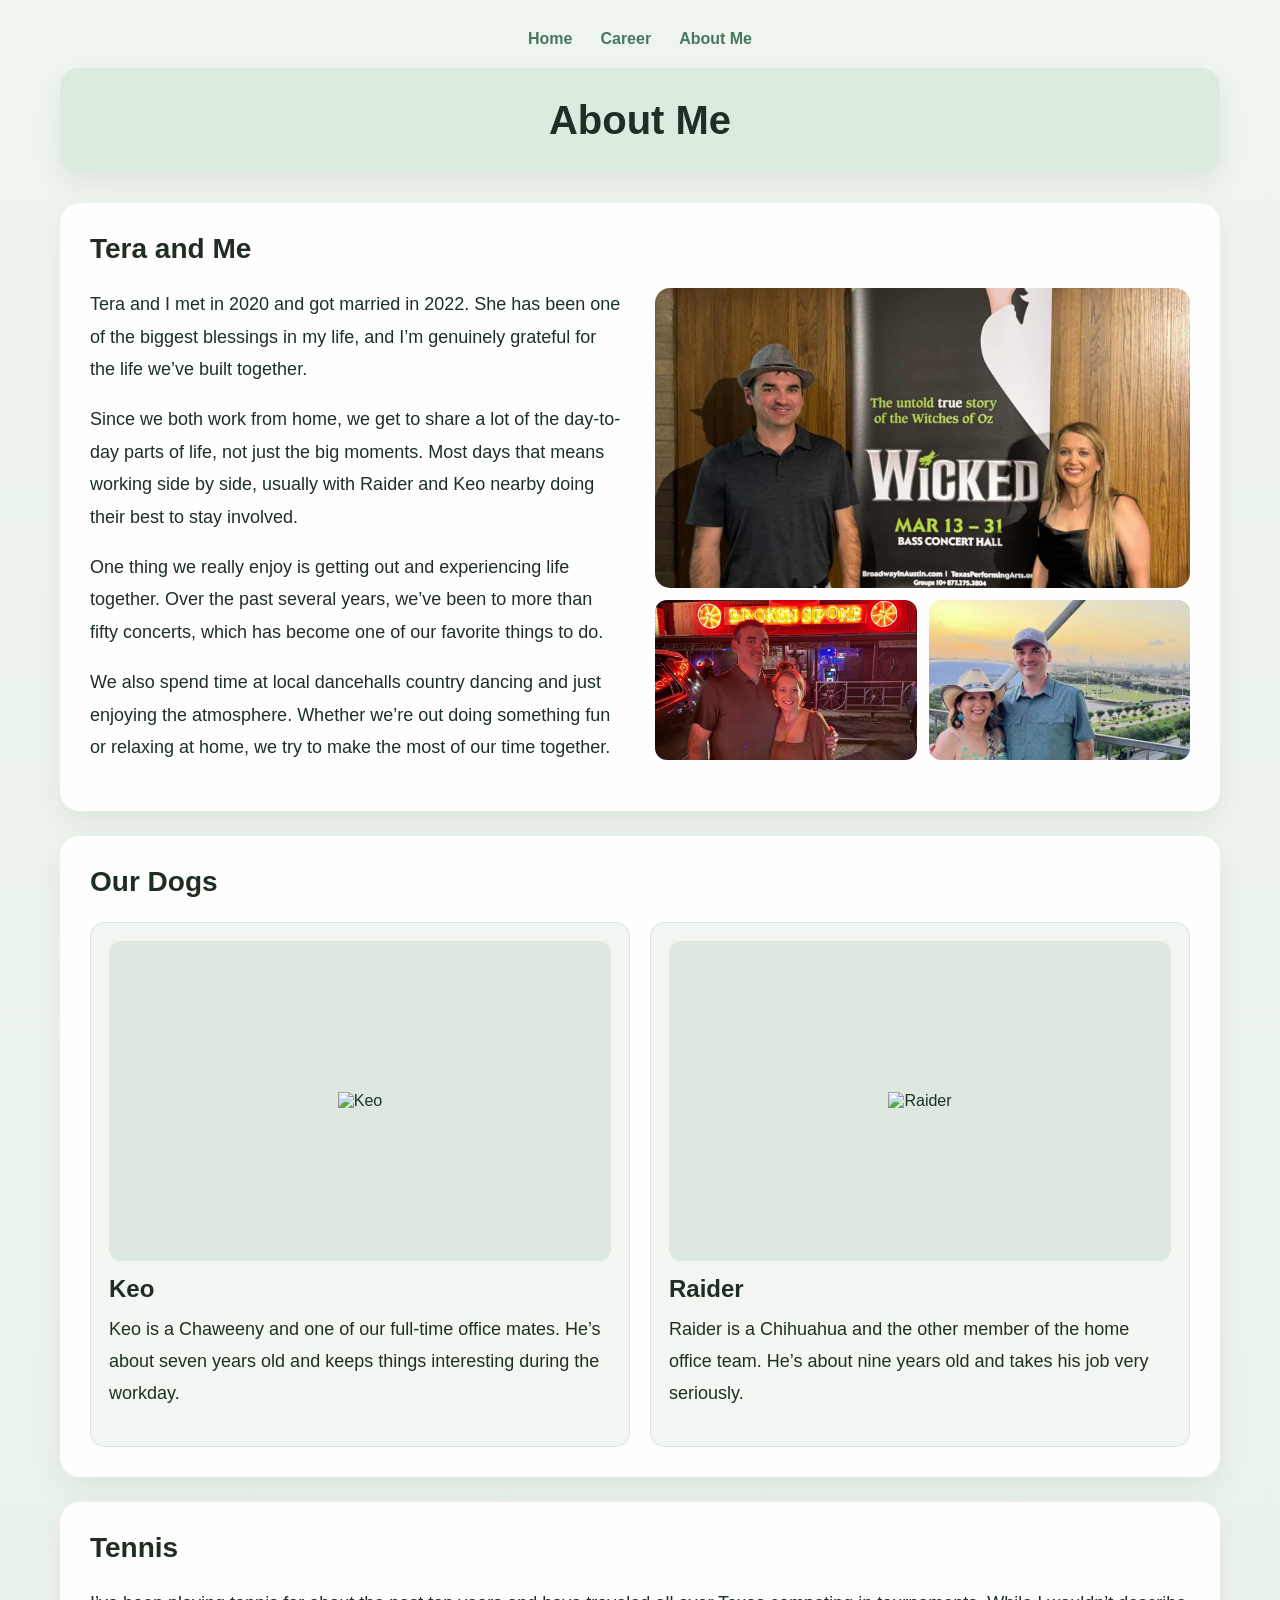
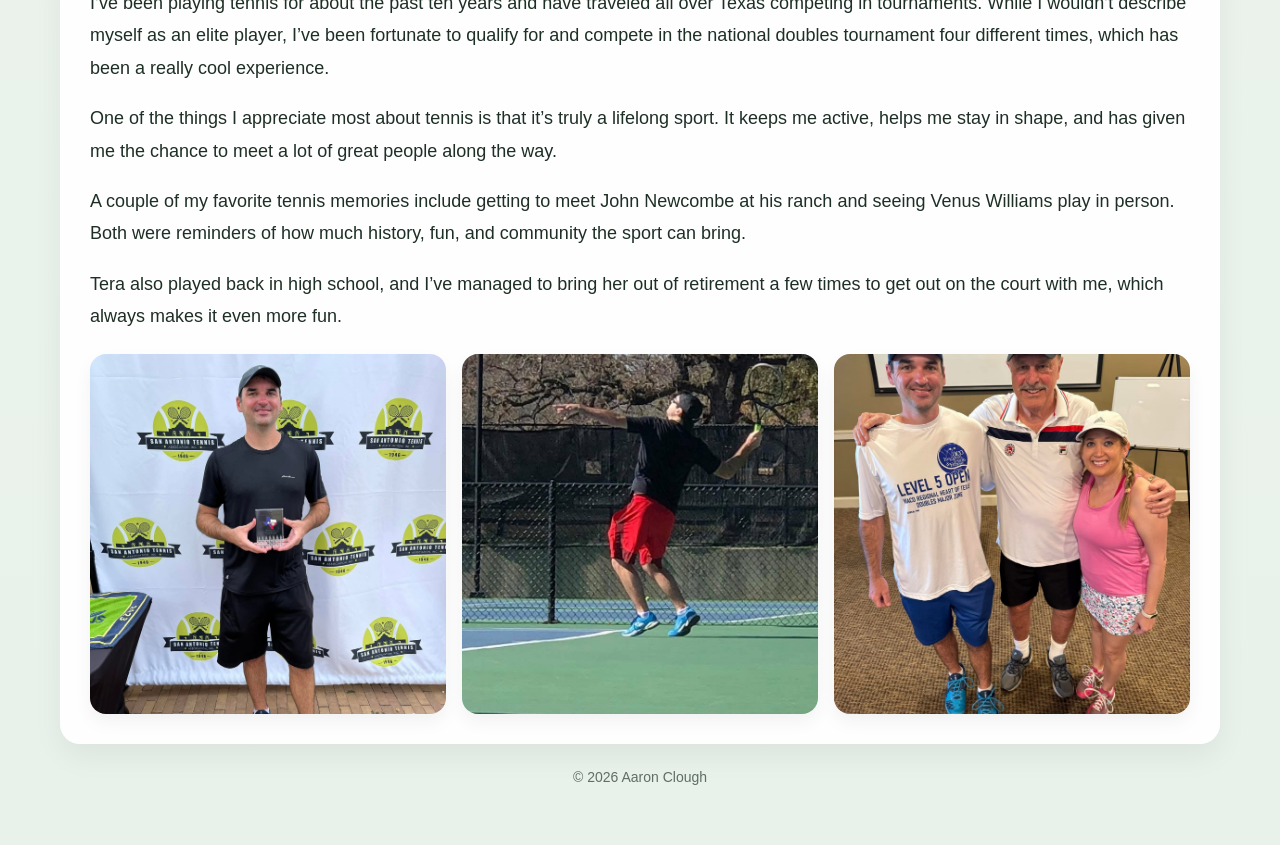
==== about.html @ d764efd7 "new" ====
<!DOCTYPE html>
<html lang="en">
<head>
  <meta charset="UTF-8" />
  <title>About Me | Aaron Clough</title>
  <meta name="viewport" content="width=device-width, initial-scale=1.0" />

  <style>
    * {
      box-sizing: border-box;
    }

    :root {
      --bg: linear-gradient(180deg, #eef5ef 0%, #e8f1ea 100%);
      --panel: rgba(255, 255, 255, 0.94);
      --panel-soft: #f2f7f3;
      --hero: #dcebdd;
      --text: #1e2f25;
      --muted: #5f6f63;
      --accent: #4a765b;
      --accent-dark: #335340;
      --line: rgba(60, 90, 69, 0.12);
      --shadow: 0 12px 30px rgba(0, 0, 0, 0.06);
      --radius: 20px;
    }

    body {
      margin: 0;
      font-family: "Segoe UI", Tahoma, sans-serif;
      background: var(--bg);
      color: var(--text);
    }

    a {
      text-decoration: none;
      color: inherit;
    }

    .page {
      max-width: 1200px;
      margin: auto;
      padding: 30px 20px 60px;
    }

    .top-nav {
      display: flex;
      justify-content: center;
      gap: 28px;
      margin-bottom: 20px;
      font-weight: 600;
      flex-wrap: wrap;
    }

    .top-nav a {
      color: var(--accent);
      transition: 0.2s ease;
    }

    .top-nav a:hover {
      color: var(--accent-dark);
    }

    .hero {
      text-align: center;
      background: var(--hero);
      padding: 30px;
      border-radius: var(--radius);
      margin-bottom: 30px;
      box-shadow: var(--shadow);
    }

    .hero h1 {
      margin: 0;
      font-size: 40px;
    }

    .section {
      background: var(--panel);
      border-radius: var(--radius);
      padding: 30px;
      margin-bottom: 25px;
      box-shadow: var(--shadow);
    }

    h2 {
      margin-top: 0;
      font-size: 28px;
      color: #1f2d23;
    }

    h3 {
      margin-top: 0;
      margin-bottom: 10px;
      font-size: 24px;
      color: #1f2d23;
    }

    p {
      font-size: 18px;
      line-height: 1.8;
      margin-top: 0;
    }

    .relationship {
      display: grid;
      grid-template-columns: 1fr 1fr;
      gap: 30px;
      align-items: start;
    }

    .gallery {
      display: grid;
      gap: 12px;
    }

    .gallery-main img {
      width: 100%;
      height: 300px;
      object-fit: cover;
      border-radius: 15px;
      display: block;
    }

    .gallery-row {
      display: grid;
      grid-template-columns: 1fr 1fr;
      gap: 12px;
    }

    .gallery-row img {
      width: 100%;
      height: 160px;
      object-fit: cover;
      border-radius: 12px;
      display: block;
    }

    .broken-spoke {
      object-position: 50% 40%;
    }

    .dogs {
      display: grid;
      grid-template-columns: 1fr 1fr;
      gap: 20px;
    }

    .dog-card {
      background: var(--panel-soft);
      padding: 18px;
      border-radius: 15px;
      border: 1px solid var(--line);
    }

    .dog-img {
      display: flex;
      justify-content: center;
      align-items: center;
      background: #dde8de;
      border-radius: 12px;
      padding: 10px;
      min-height: 320px;
      margin-bottom: 14px;
    }

    .dog-img img {
      max-height: 300px;
      max-width: 100%;
      width: auto;
      height: auto;
      object-fit: contain;
      display: block;
    }

    .tennis-text {
      margin-bottom: 22px;
    }

    .tennis-gallery {
      display: grid;
      grid-template-columns: repeat(3, 1fr);
      gap: 16px;
      align-items: stretch;
    }

    .tennis-gallery img {
      width: 100%;
      height: 360px;
      object-fit: cover;
      object-position: center;
      border-radius: 16px;
      display: block;
      box-shadow: 0 8px 18px rgba(0, 0, 0, 0.05);
    }

    .tennis-main-photo {
      object-position: top center;
    }

    .serve-photo {
      object-position: center;
    }

    .newks-photo {
      object-position: 50% 5%;
    }

    footer {
      text-align: center;
      font-size: 14px;
      color: var(--muted);
      margin-top: 10px;
    }

    @media (max-width: 900px) {
      .relationship,
      .dogs,
      .tennis-gallery {
        grid-template-columns: 1fr;
      }

      .tennis-gallery img {
        height: auto;
        max-height: none;
      }
    }

    @media (max-width: 600px) {
      .page {
        padding: 20px 14px 40px;
      }

      .hero {
        padding: 24px;
      }

      .hero h1 {
        font-size: 32px;
      }

      .section {
        padding: 22px;
      }

      p {
        font-size: 17px;
      }

      .gallery-row {
        grid-template-columns: 1fr;
      }

      .gallery-main img,
      .gallery-row img {
        height: auto;
      }

      .dog-img {
        min-height: 240px;
      }
    }
  </style>
</head>

<body>
<div class="page">

  <div class="top-nav">
    <a href="index.html">Home</a>
    <a href="career.html">Career</a>
    <a href="about.html">About Me</a>
  </div>

  <div class="hero">
    <h1>About Me</h1>
  </div>

  <div class="section">
    <h2>Tera and Me</h2>

    <div class="relationship">
      <div>
        <p>
          Tera and I met in 2020 and got married in 2022. She has been one of the biggest blessings in my life, and I’m genuinely grateful for the life we’ve built together.
        </p>

        <p>
          Since we both work from home, we get to share a lot of the day-to-day parts of life, not just the big moments. Most days that means working side by side, usually with Raider and Keo nearby doing their best to stay involved.
        </p>

        <p>
          One thing we really enjoy is getting out and experiencing life together. Over the past several years, we’ve been to more than fifty concerts, which has become one of our favorite things to do.
        </p>

        <p>
          We also spend time at local dancehalls country dancing and just enjoying the atmosphere. Whether we’re out doing something fun or relaxing at home, we try to make the most of our time together.
        </p>
      </div>

      <div class="gallery">
        <div class="gallery-main">
          <img src="assets/images/Wicked.jpg" alt="Aaron and Tera at Wicked">
        </div>
        <div class="gallery-row">
          <img class="broken-spoke" src="assets/images/brokenspoke.jpeg" alt="Aaron and Tera at Broken Spoke">
          <img src="assets/images/houston.png" alt="Aaron and Tera in Houston">
        </div>
      </div>
    </div>
  </div>

  <div class="section">
    <h2>Our Dogs</h2>

    <div class="dogs">
      <div class="dog-card">
        <div class="dog-img">
          <img src="assets/images/keo.png" alt="Keo">
        </div>
        <h3>Keo</h3>
        <p>
          Keo is a Chaweeny and one of our full-time office mates. He’s about seven years old and keeps things interesting during the workday.
        </p>
      </div>

      <div class="dog-card">
        <div class="dog-img">
          <img src="assets/images/raider.png" alt="Raider">
        </div>
        <h3>Raider</h3>
        <p>
          Raider is a Chihuahua and the other member of the home office team. He’s about nine years old and takes his job very seriously.
        </p>
      </div>
    </div>
  </div>

  <div class="section">
    <h2>Tennis</h2>

    <div class="tennis-text">
      <p>
        I’ve been playing tennis for about the past ten years and have traveled all over Texas competing in tournaments. While I wouldn’t describe myself as an elite player, I’ve been fortunate to qualify for and compete in the national doubles tournament four different times, which has been a really cool experience.
      </p>

      <p>
        One of the things I appreciate most about tennis is that it’s truly a lifelong sport. It keeps me active, helps me stay in shape, and has given me the chance to meet a lot of great people along the way.
      </p>

      <p>
        A couple of my favorite tennis memories include getting to meet John Newcombe at his ranch and seeing Venus Williams play in person. Both were reminders of how much history, fun, and community the sport can bring.
      </p>

      <p>
        Tera also played back in high school, and I’ve managed to bring her out of retirement a few times to get out on the court with me, which always makes it even more fun.
      </p>
    </div>

    <div class="tennis-gallery">
      <img class="tennis-main-photo" src="assets/images/tennis.jpeg" alt="Aaron playing tennis">
      <img class="serve-photo" src="assets/images/serve.jpeg" alt="Aaron serving in tennis">
      <img class="newks-photo" src="assets/images/newks.jpeg" alt="Aaron at John Newcombe tennis ranch">
    </div>
  </div>

  <footer>
    © 2026 Aaron Clough
  </footer>

</div>
</body>
</html>
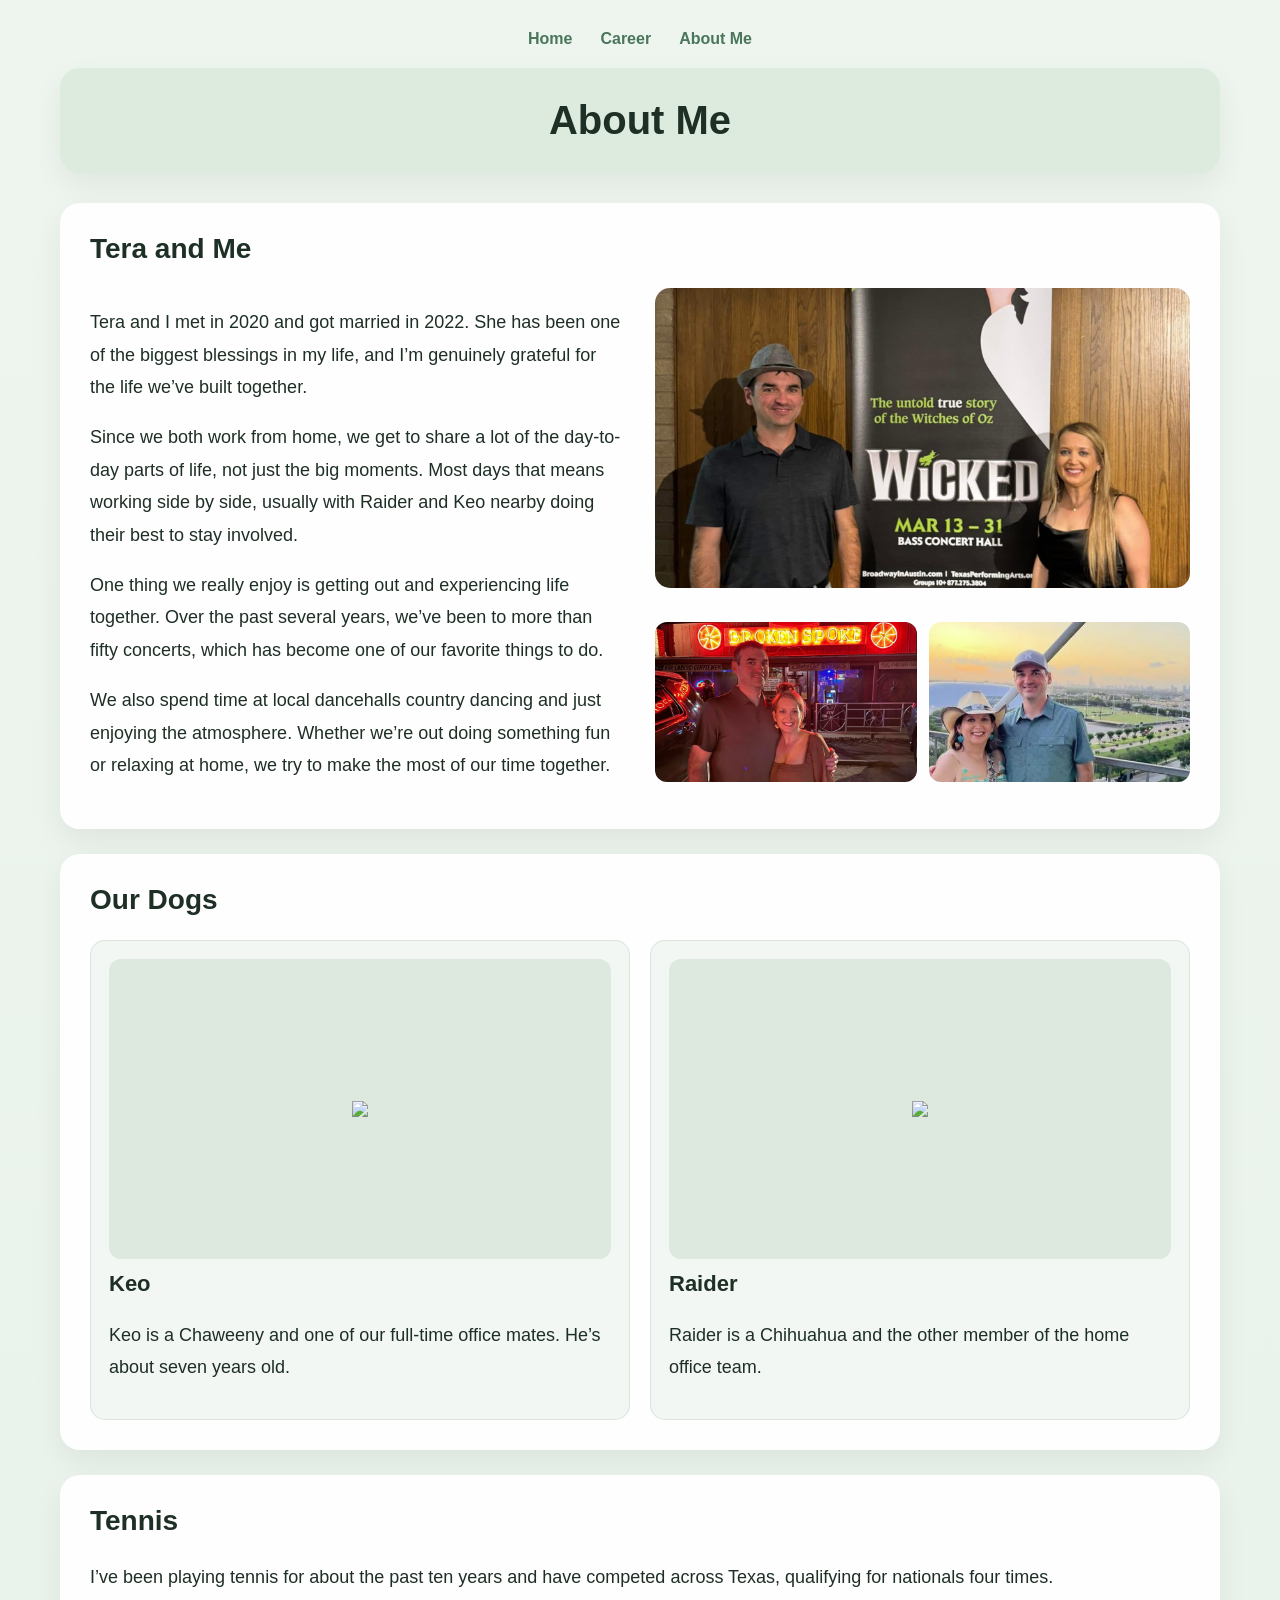
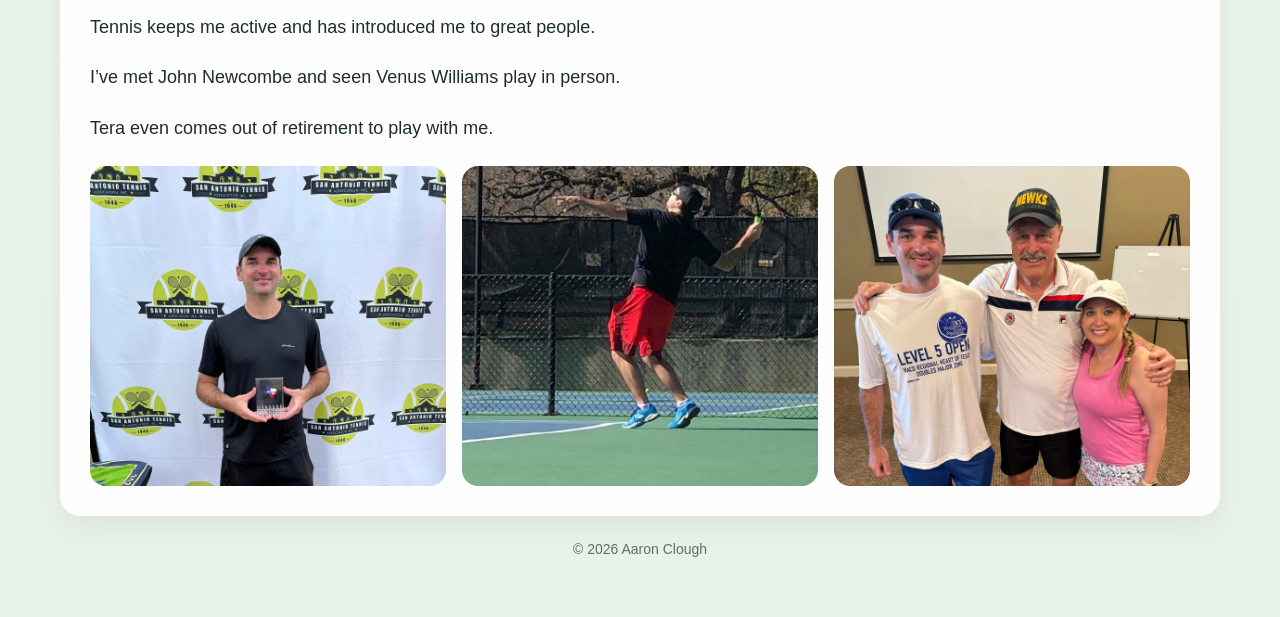
==== commit 0b23ff51: "test" ====
--- a/about.html
+++ b/about.html
@@ -6,9 +6,7 @@
   <meta name="viewport" content="width=device-width, initial-scale=1.0" />
 
   <style>
-    * {
-      box-sizing: border-box;
-    }
+    * { box-sizing: border-box; }
 
     :root {
       --bg: linear-gradient(180deg, #eef5ef 0%, #e8f1ea 100%);
@@ -31,11 +29,6 @@
       color: var(--text);
     }
 
-    a {
-      text-decoration: none;
-      color: inherit;
-    }
-
     .page {
       max-width: 1200px;
       margin: auto;
@@ -53,11 +46,7 @@
 
     .top-nav a {
       color: var(--accent);
-      transition: 0.2s ease;
-    }
-
-    .top-nav a:hover {
-      color: var(--accent-dark);
+      text-decoration: none;
     }
 
     .hero {
@@ -85,27 +74,23 @@
     h2 {
       margin-top: 0;
       font-size: 28px;
-      color: #1f2d23;
     }
 
     h3 {
       margin-top: 0;
-      margin-bottom: 10px;
-      font-size: 24px;
-      color: #1f2d23;
+      font-size: 22px;
     }
 
     p {
       font-size: 18px;
       line-height: 1.8;
-      margin-top: 0;
-    }
-
+    }
+
+    /* Relationship */
     .relationship {
       display: grid;
       grid-template-columns: 1fr 1fr;
       gap: 30px;
-      align-items: start;
     }
 
     .gallery {
@@ -118,7 +103,6 @@
       height: 300px;
       object-fit: cover;
       border-radius: 15px;
-      display: block;
     }
 
     .gallery-row {
@@ -132,13 +116,13 @@
       height: 160px;
       object-fit: cover;
       border-radius: 12px;
-      display: block;
     }
 
     .broken-spoke {
       object-position: 50% 40%;
     }
 
+    /* Dogs */
     .dogs {
       display: grid;
       grid-template-columns: 1fr 1fr;
@@ -159,19 +143,16 @@
       background: #dde8de;
       border-radius: 12px;
       padding: 10px;
-      min-height: 320px;
-      margin-bottom: 14px;
+      min-height: 300px;
+      margin-bottom: 12px;
     }
 
     .dog-img img {
-      max-height: 300px;
-      max-width: 100%;
+      max-height: 280px;
       width: auto;
-      height: auto;
-      object-fit: contain;
-      display: block;
-    }
-
+    }
+
+    /* TENNIS (FINAL FIX) */
     .tennis-text {
       margin-bottom: 22px;
     }
@@ -180,17 +161,14 @@
       display: grid;
       grid-template-columns: repeat(3, 1fr);
       gap: 16px;
-      align-items: stretch;
     }
 
     .tennis-gallery img {
       width: 100%;
-      height: 360px;
+      height: 320px; /* slightly shorter = less cropping */
       object-fit: cover;
-      object-position: center;
       border-radius: 16px;
       display: block;
-      box-shadow: 0 8px 18px rgba(0, 0, 0, 0.05);
     }
 
     .tennis-main-photo {
@@ -201,8 +179,9 @@
       object-position: center;
     }
 
+    /* 🔥 THIS IS THE KEY FIX */
     .newks-photo {
-      object-position: 50% 5%;
+      object-position: top center;
     }
 
     footer {
@@ -218,47 +197,8 @@
       .tennis-gallery {
         grid-template-columns: 1fr;
       }
-
-      .tennis-gallery img {
-        height: auto;
-        max-height: none;
-      }
-    }
-
-    @media (max-width: 600px) {
-      .page {
-        padding: 20px 14px 40px;
-      }
-
-      .hero {
-        padding: 24px;
-      }
-
-      .hero h1 {
-        font-size: 32px;
-      }
-
-      .section {
-        padding: 22px;
-      }
-
-      p {
-        font-size: 17px;
-      }
-
-      .gallery-row {
-        grid-template-columns: 1fr;
-      }
-
-      .gallery-main img,
-      .gallery-row img {
-        height: auto;
-      }
-
-      .dog-img {
-        min-height: 240px;
-      }
-    }
+    }
+
   </style>
 </head>
 
@@ -275,6 +215,7 @@
     <h1>About Me</h1>
   </div>
 
+  <!-- TERA -->
   <div class="section">
     <h2>Tera and Me</h2>
 
@@ -299,67 +240,54 @@
 
       <div class="gallery">
         <div class="gallery-main">
-          <img src="assets/images/Wicked.jpg" alt="Aaron and Tera at Wicked">
+          <img src="assets/images/Wicked.jpg">
         </div>
         <div class="gallery-row">
-          <img class="broken-spoke" src="assets/images/brokenspoke.jpeg" alt="Aaron and Tera at Broken Spoke">
-          <img src="assets/images/houston.png" alt="Aaron and Tera in Houston">
+          <img class="broken-spoke" src="assets/images/brokenspoke.jpeg">
+          <img src="assets/images/houston.png">
         </div>
       </div>
     </div>
   </div>
 
+  <!-- DOGS -->
   <div class="section">
     <h2>Our Dogs</h2>
 
     <div class="dogs">
       <div class="dog-card">
         <div class="dog-img">
-          <img src="assets/images/keo.png" alt="Keo">
+          <img src="assets/images/keo.png">
         </div>
         <h3>Keo</h3>
-        <p>
-          Keo is a Chaweeny and one of our full-time office mates. He’s about seven years old and keeps things interesting during the workday.
-        </p>
+        <p>Keo is a Chaweeny and one of our full-time office mates. He’s about seven years old.</p>
       </div>
 
       <div class="dog-card">
         <div class="dog-img">
-          <img src="assets/images/raider.png" alt="Raider">
+          <img src="assets/images/raider.png">
         </div>
         <h3>Raider</h3>
-        <p>
-          Raider is a Chihuahua and the other member of the home office team. He’s about nine years old and takes his job very seriously.
-        </p>
+        <p>Raider is a Chihuahua and the other member of the home office team.</p>
       </div>
     </div>
   </div>
 
+  <!-- TENNIS -->
   <div class="section">
     <h2>Tennis</h2>
 
     <div class="tennis-text">
-      <p>
-        I’ve been playing tennis for about the past ten years and have traveled all over Texas competing in tournaments. While I wouldn’t describe myself as an elite player, I’ve been fortunate to qualify for and compete in the national doubles tournament four different times, which has been a really cool experience.
-      </p>
-
-      <p>
-        One of the things I appreciate most about tennis is that it’s truly a lifelong sport. It keeps me active, helps me stay in shape, and has given me the chance to meet a lot of great people along the way.
-      </p>
-
-      <p>
-        A couple of my favorite tennis memories include getting to meet John Newcombe at his ranch and seeing Venus Williams play in person. Both were reminders of how much history, fun, and community the sport can bring.
-      </p>
-
-      <p>
-        Tera also played back in high school, and I’ve managed to bring her out of retirement a few times to get out on the court with me, which always makes it even more fun.
-      </p>
+      <p>I’ve been playing tennis for about the past ten years and have competed across Texas, qualifying for nationals four times.</p>
+      <p>Tennis keeps me active and has introduced me to great people.</p>
+      <p>I’ve met John Newcombe and seen Venus Williams play in person.</p>
+      <p>Tera even comes out of retirement to play with me.</p>
     </div>
 
     <div class="tennis-gallery">
-      <img class="tennis-main-photo" src="assets/images/tennis.jpeg" alt="Aaron playing tennis">
-      <img class="serve-photo" src="assets/images/serve.jpeg" alt="Aaron serving in tennis">
-      <img class="newks-photo" src="assets/images/newks.jpeg" alt="Aaron at John Newcombe tennis ranch">
+      <img class="tennis-main-photo" src="assets/images/tennis.jpeg">
+      <img class="serve-photo" src="assets/images/serve.jpeg">
+      <img class="newks-photo" src="assets/images/newks.jpeg">
     </div>
   </div>
 
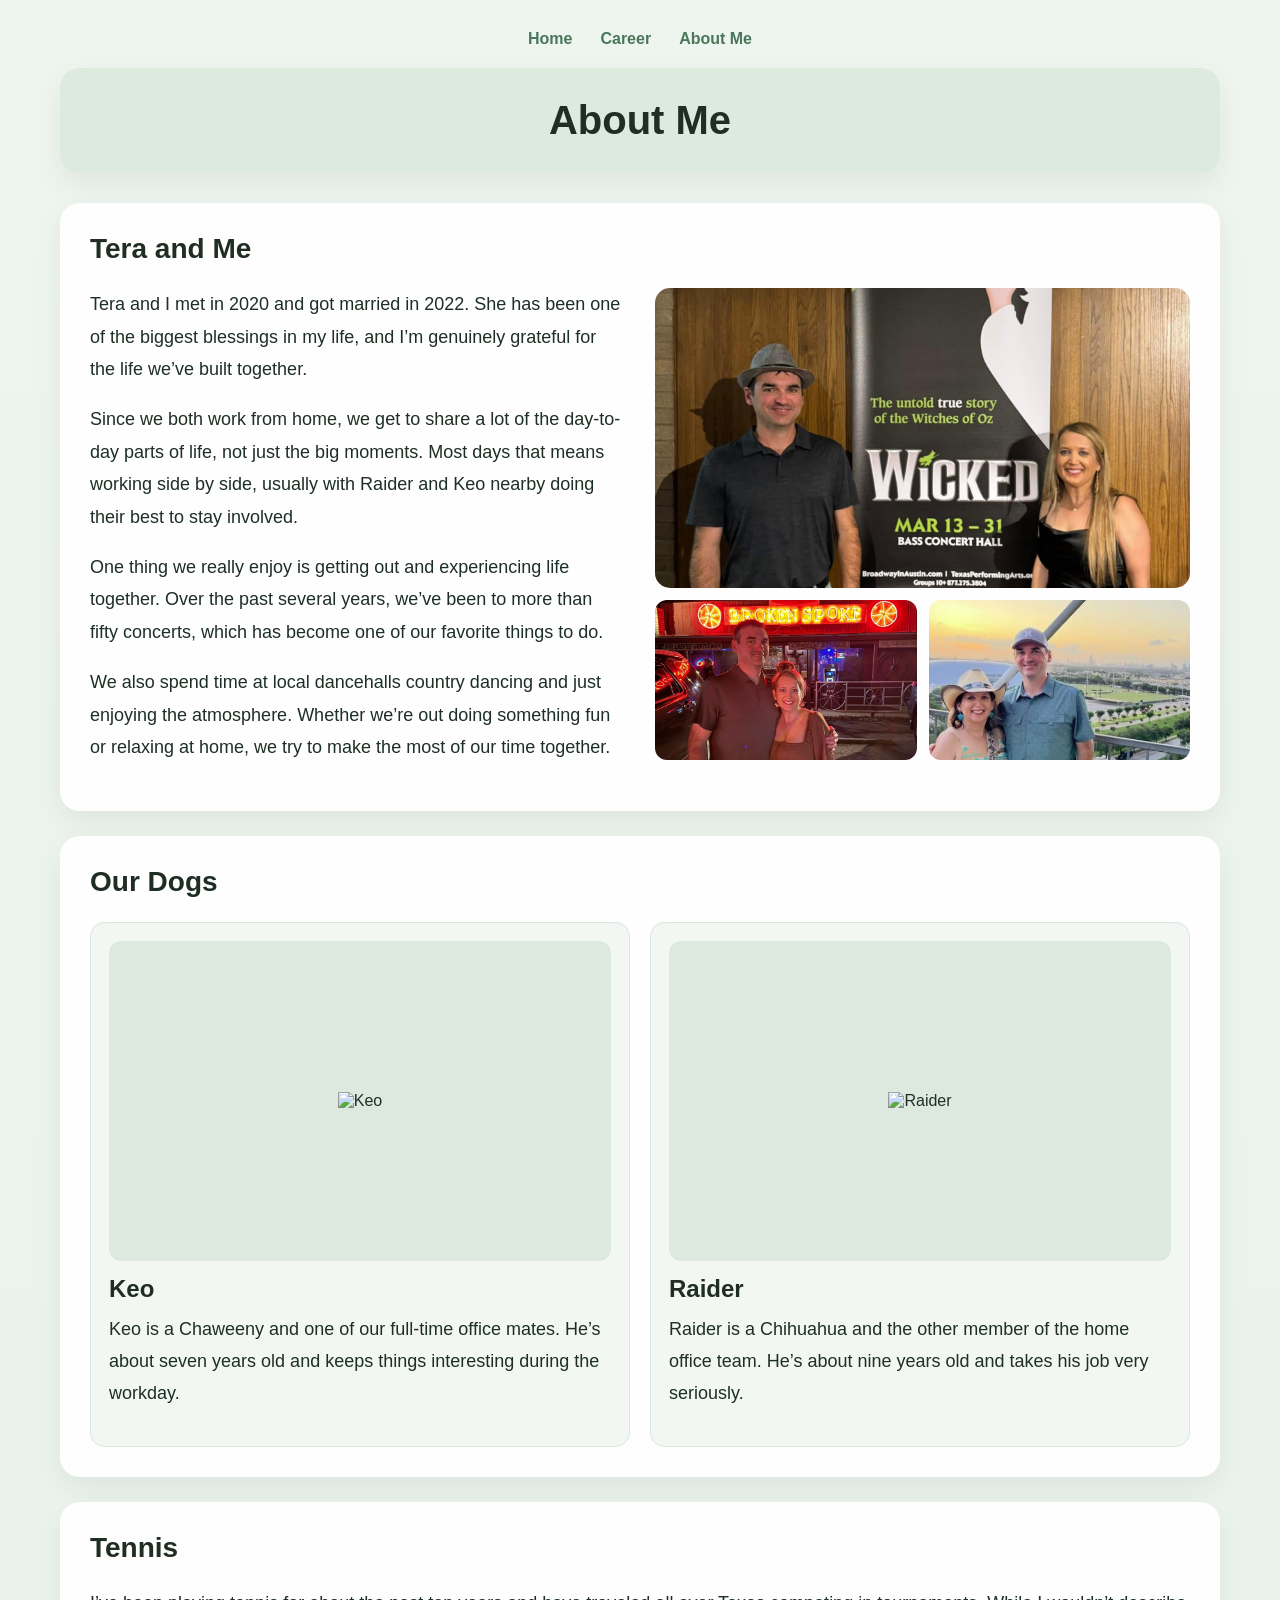
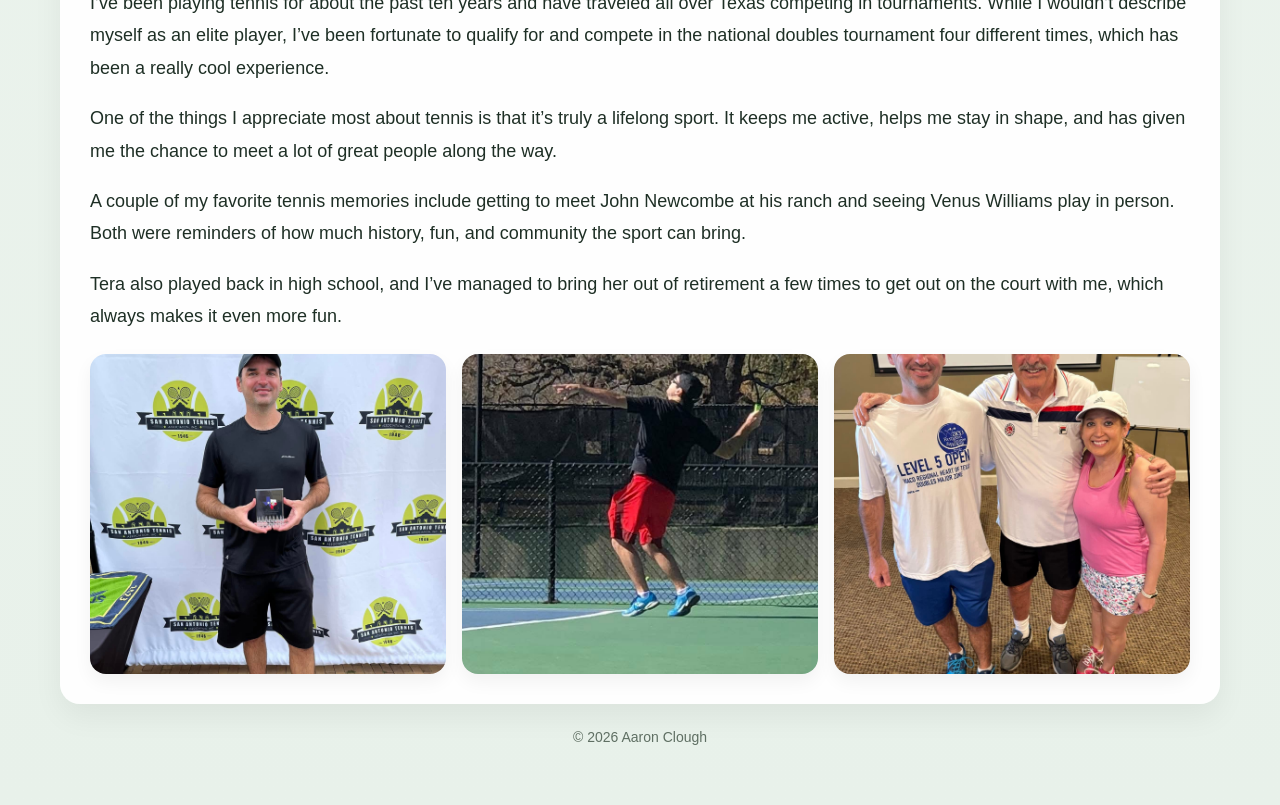
==== commit 9b341649: "change" ====
--- a/about.html
+++ b/about.html
@@ -6,7 +6,9 @@
   <meta name="viewport" content="width=device-width, initial-scale=1.0" />
 
   <style>
-    * { box-sizing: border-box; }
+    * {
+      box-sizing: border-box;
+    }
 
     :root {
       --bg: linear-gradient(180deg, #eef5ef 0%, #e8f1ea 100%);
@@ -29,6 +31,11 @@
       color: var(--text);
     }
 
+    a {
+      text-decoration: none;
+      color: inherit;
+    }
+
     .page {
       max-width: 1200px;
       margin: auto;
@@ -46,7 +53,11 @@
 
     .top-nav a {
       color: var(--accent);
-      text-decoration: none;
+      transition: 0.2s ease;
+    }
+
+    .top-nav a:hover {
+      color: var(--accent-dark);
     }
 
     .hero {
@@ -74,23 +85,27 @@
     h2 {
       margin-top: 0;
       font-size: 28px;
+      color: #1f2d23;
     }
 
     h3 {
       margin-top: 0;
-      font-size: 22px;
+      margin-bottom: 10px;
+      font-size: 24px;
+      color: #1f2d23;
     }
 
     p {
       font-size: 18px;
       line-height: 1.8;
-    }
-
-    /* Relationship */
+      margin-top: 0;
+    }
+
     .relationship {
       display: grid;
       grid-template-columns: 1fr 1fr;
       gap: 30px;
+      align-items: start;
     }
 
     .gallery {
@@ -103,6 +118,7 @@
       height: 300px;
       object-fit: cover;
       border-radius: 15px;
+      display: block;
     }
 
     .gallery-row {
@@ -116,13 +132,13 @@
       height: 160px;
       object-fit: cover;
       border-radius: 12px;
+      display: block;
     }
 
     .broken-spoke {
       object-position: 50% 40%;
     }
 
-    /* Dogs */
     .dogs {
       display: grid;
       grid-template-columns: 1fr 1fr;
@@ -143,16 +159,19 @@
       background: #dde8de;
       border-radius: 12px;
       padding: 10px;
-      min-height: 300px;
-      margin-bottom: 12px;
+      min-height: 320px;
+      margin-bottom: 14px;
     }
 
     .dog-img img {
-      max-height: 280px;
+      max-height: 300px;
+      max-width: 100%;
       width: auto;
-    }
-
-    /* TENNIS (FINAL FIX) */
+      height: auto;
+      object-fit: contain;
+      display: block;
+    }
+
     .tennis-text {
       margin-bottom: 22px;
     }
@@ -161,14 +180,17 @@
       display: grid;
       grid-template-columns: repeat(3, 1fr);
       gap: 16px;
+      align-items: stretch;
     }
 
     .tennis-gallery img {
       width: 100%;
-      height: 320px; /* slightly shorter = less cropping */
+      height: 320px;
       object-fit: cover;
+      object-position: center;
       border-radius: 16px;
       display: block;
+      box-shadow: 0 8px 18px rgba(0, 0, 0, 0.05);
     }
 
     .tennis-main-photo {
@@ -179,7 +201,6 @@
       object-position: center;
     }
 
-    /* 🔥 THIS IS THE KEY FIX */
     .newks-photo {
       object-position: top center;
     }
@@ -197,8 +218,47 @@
       .tennis-gallery {
         grid-template-columns: 1fr;
       }
-    }
-
+
+      .tennis-gallery img {
+        height: auto;
+        max-height: none;
+      }
+    }
+
+    @media (max-width: 600px) {
+      .page {
+        padding: 20px 14px 40px;
+      }
+
+      .hero {
+        padding: 24px;
+      }
+
+      .hero h1 {
+        font-size: 32px;
+      }
+
+      .section {
+        padding: 22px;
+      }
+
+      p {
+        font-size: 17px;
+      }
+
+      .gallery-row {
+        grid-template-columns: 1fr;
+      }
+
+      .gallery-main img,
+      .gallery-row img {
+        height: auto;
+      }
+
+      .dog-img {
+        min-height: 240px;
+      }
+    }
   </style>
 </head>
 
@@ -215,7 +275,6 @@
     <h1>About Me</h1>
   </div>
 
-  <!-- TERA -->
   <div class="section">
     <h2>Tera and Me</h2>
 
@@ -240,54 +299,67 @@
 
       <div class="gallery">
         <div class="gallery-main">
-          <img src="assets/images/Wicked.jpg">
+          <img src="assets/images/Wicked.jpg" alt="Aaron and Tera at Wicked">
         </div>
         <div class="gallery-row">
-          <img class="broken-spoke" src="assets/images/brokenspoke.jpeg">
-          <img src="assets/images/houston.png">
+          <img class="broken-spoke" src="assets/images/brokenspoke.jpeg" alt="Aaron and Tera at Broken Spoke">
+          <img src="assets/images/houston.png" alt="Aaron and Tera in Houston">
         </div>
       </div>
     </div>
   </div>
 
-  <!-- DOGS -->
   <div class="section">
     <h2>Our Dogs</h2>
 
     <div class="dogs">
       <div class="dog-card">
         <div class="dog-img">
-          <img src="assets/images/keo.png">
+          <img src="assets/images/keo.png" alt="Keo">
         </div>
         <h3>Keo</h3>
-        <p>Keo is a Chaweeny and one of our full-time office mates. He’s about seven years old.</p>
+        <p>
+          Keo is a Chaweeny and one of our full-time office mates. He’s about seven years old and keeps things interesting during the workday.
+        </p>
       </div>
 
       <div class="dog-card">
         <div class="dog-img">
-          <img src="assets/images/raider.png">
+          <img src="assets/images/raider.png" alt="Raider">
         </div>
         <h3>Raider</h3>
-        <p>Raider is a Chihuahua and the other member of the home office team.</p>
+        <p>
+          Raider is a Chihuahua and the other member of the home office team. He’s about nine years old and takes his job very seriously.
+        </p>
       </div>
     </div>
   </div>
 
-  <!-- TENNIS -->
   <div class="section">
     <h2>Tennis</h2>
 
     <div class="tennis-text">
-      <p>I’ve been playing tennis for about the past ten years and have competed across Texas, qualifying for nationals four times.</p>
-      <p>Tennis keeps me active and has introduced me to great people.</p>
-      <p>I’ve met John Newcombe and seen Venus Williams play in person.</p>
-      <p>Tera even comes out of retirement to play with me.</p>
+      <p>
+        I’ve been playing tennis for about the past ten years and have traveled all over Texas competing in tournaments. While I wouldn’t describe myself as an elite player, I’ve been fortunate to qualify for and compete in the national doubles tournament four different times, which has been a really cool experience.
+      </p>
+
+      <p>
+        One of the things I appreciate most about tennis is that it’s truly a lifelong sport. It keeps me active, helps me stay in shape, and has given me the chance to meet a lot of great people along the way.
+      </p>
+
+      <p>
+        A couple of my favorite tennis memories include getting to meet John Newcombe at his ranch and seeing Venus Williams play in person. Both were reminders of how much history, fun, and community the sport can bring.
+      </p>
+
+      <p>
+        Tera also played back in high school, and I’ve managed to bring her out of retirement a few times to get out on the court with me, which always makes it even more fun.
+      </p>
     </div>
 
     <div class="tennis-gallery">
-      <img class="tennis-main-photo" src="assets/images/tennis.jpeg">
-      <img class="serve-photo" src="assets/images/serve.jpeg">
-      <img class="newks-photo" src="assets/images/newks.jpeg">
+      <img class="tennis-main-photo" src="assets/images/tennis.jpeg" alt="Aaron playing tennis">
+      <img class="serve-photo" src="assets/images/serve.jpeg" alt="Aaron serving in tennis">
+      <img class="newks-photo" src="assets/images/newks.jpeg" alt="Aaron at John Newcombe tennis ranch">
     </div>
   </div>
 
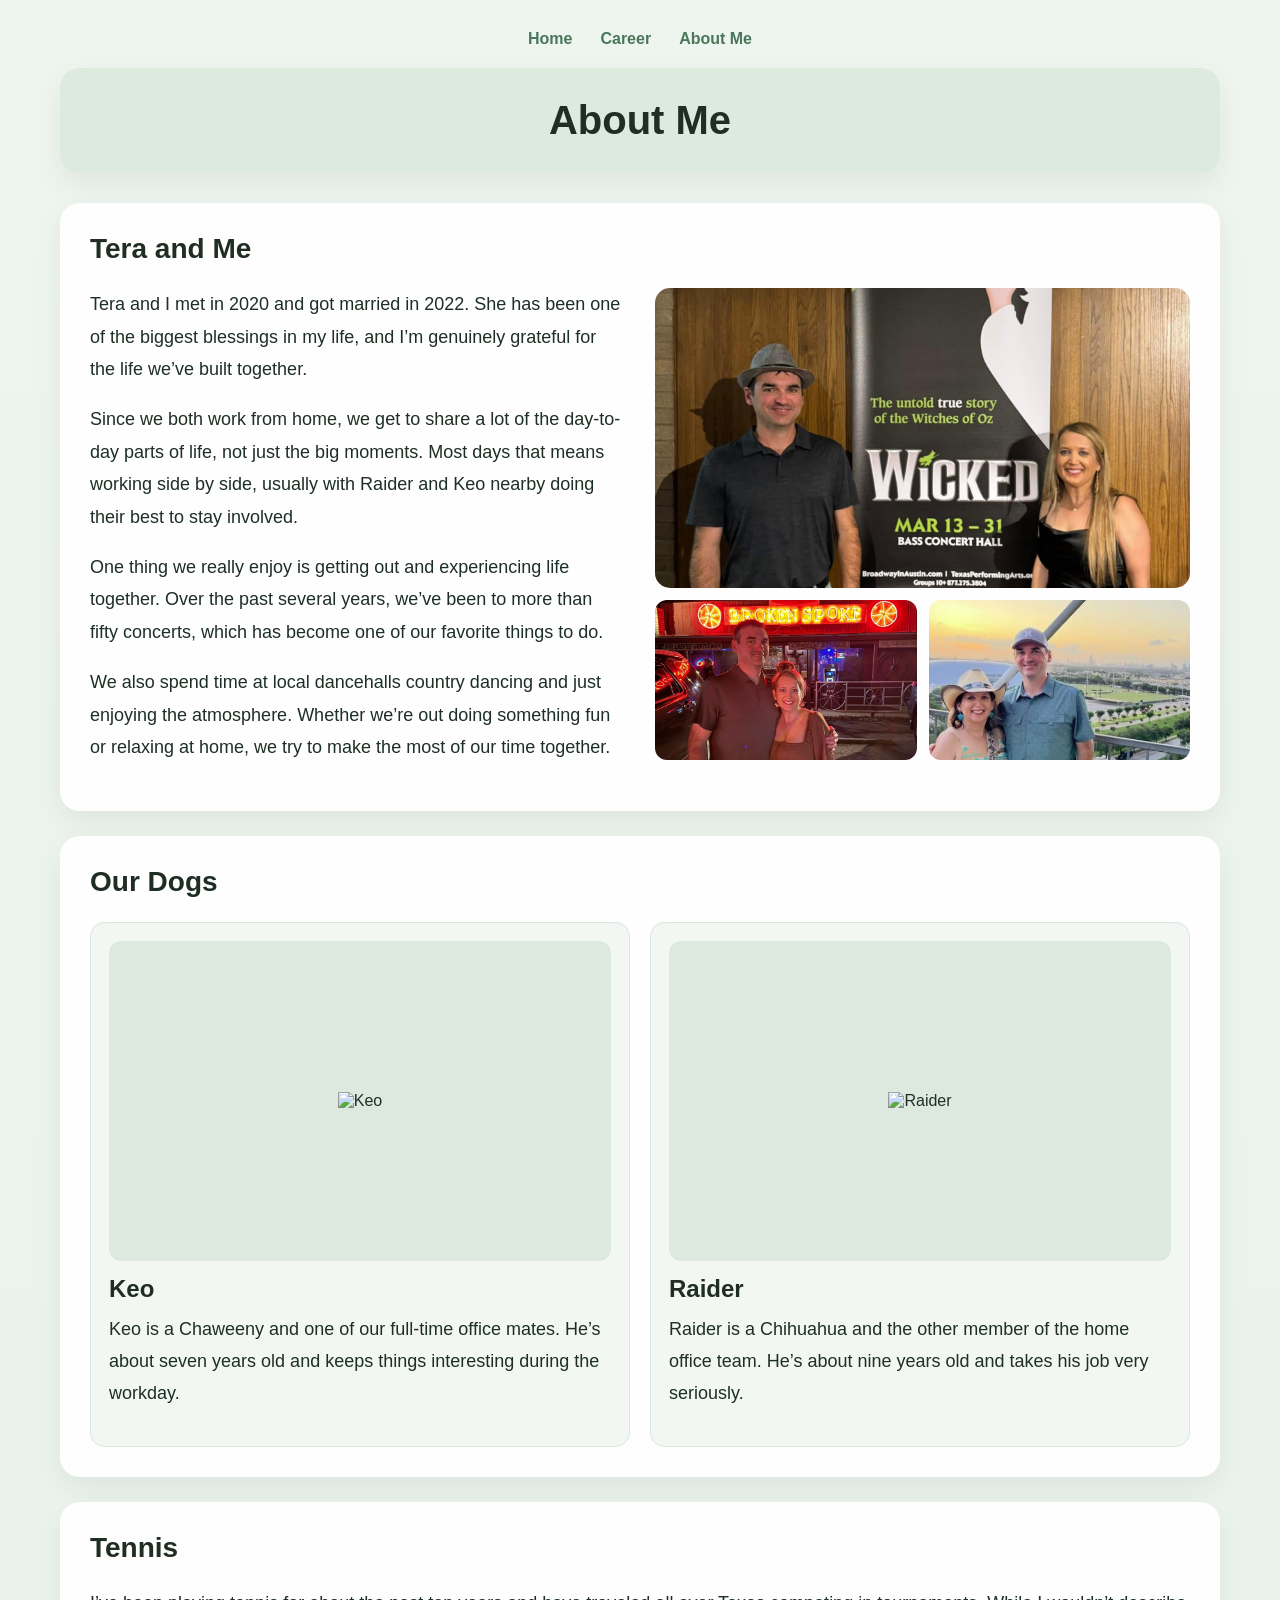
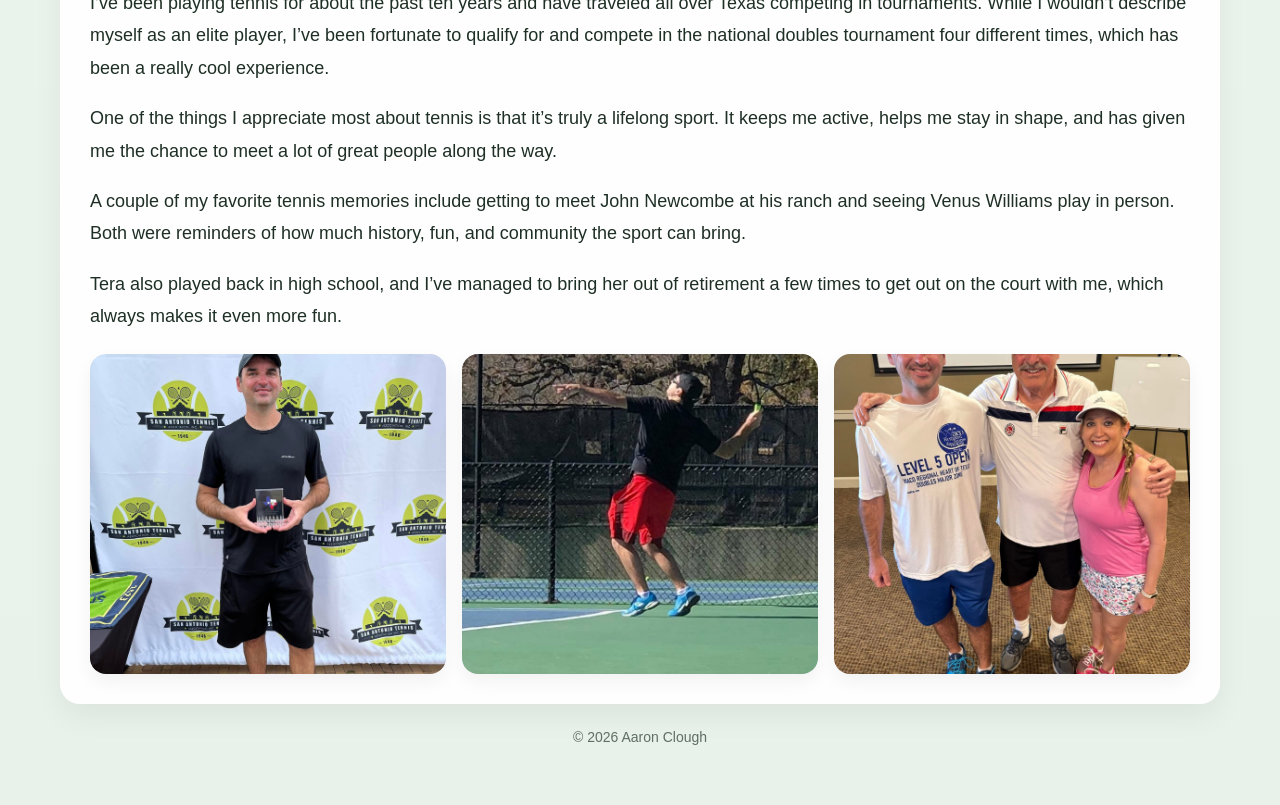
==== commit 9596e2d9: "test" ====
--- a/about.html
+++ b/about.html
@@ -202,7 +202,8 @@
     }
 
     .newks-photo {
-      object-position: top center;
+      object-fit: contain;
+    background: white;
     }
 
     footer {
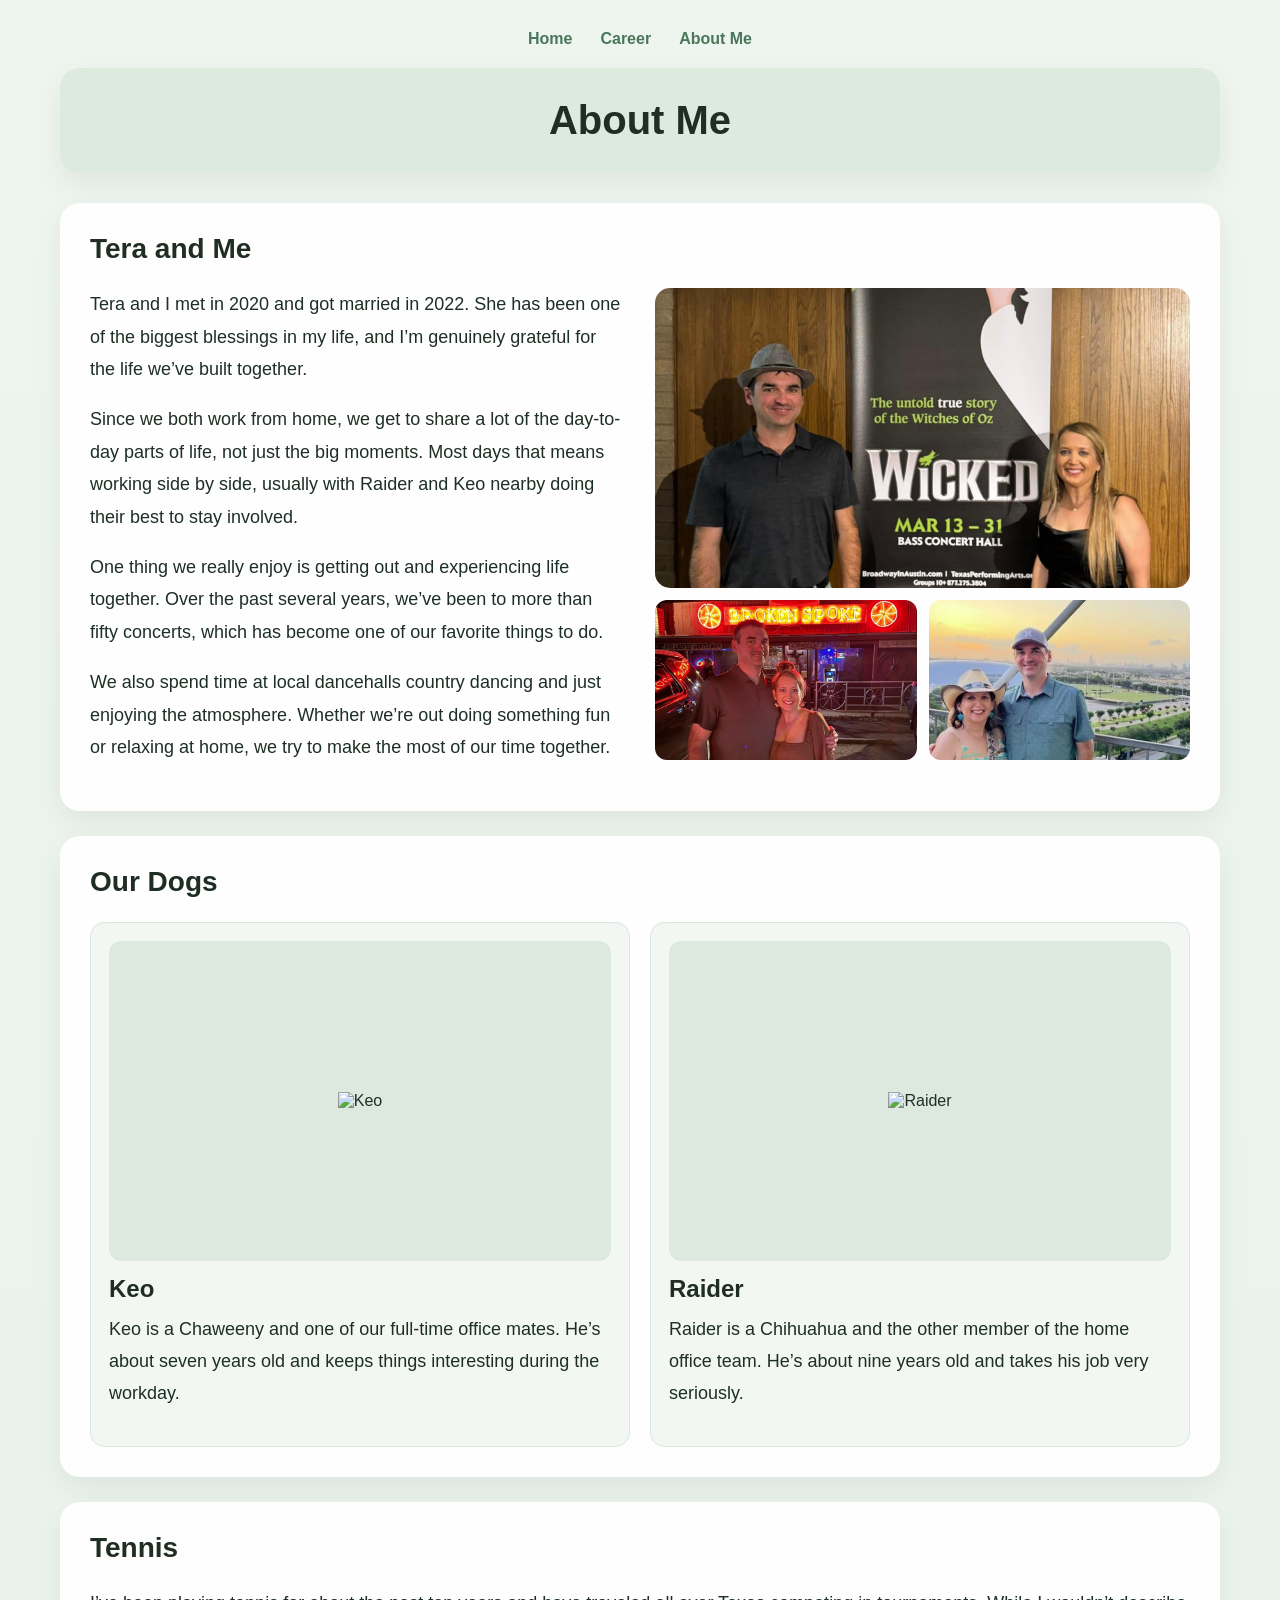
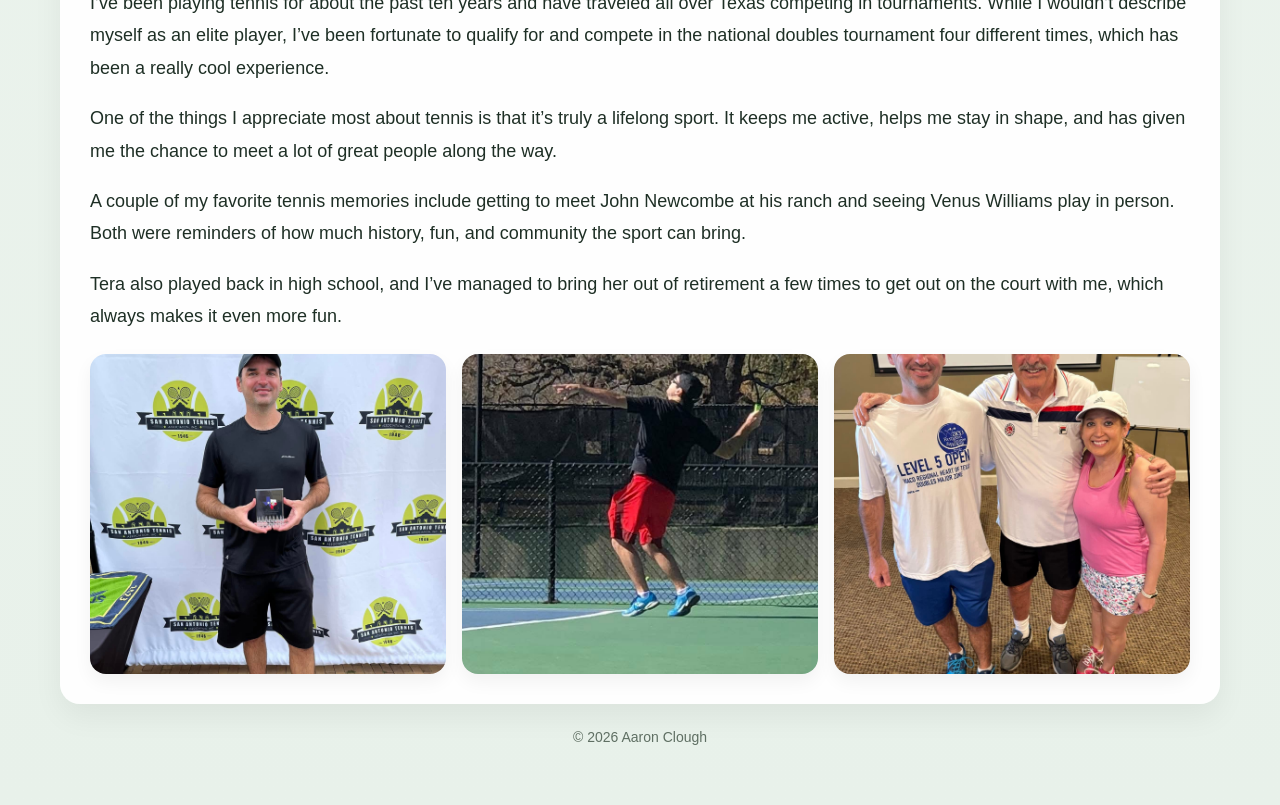
==== commit 9e15125d: "test" ====
--- a/about.html
+++ b/about.html
@@ -202,9 +202,8 @@
     }
 
     .newks-photo {
-      object-fit: contain;
-    background: white;
-    }
+  object-position: 50% 0%;
+}
 
     footer {
       text-align: center;
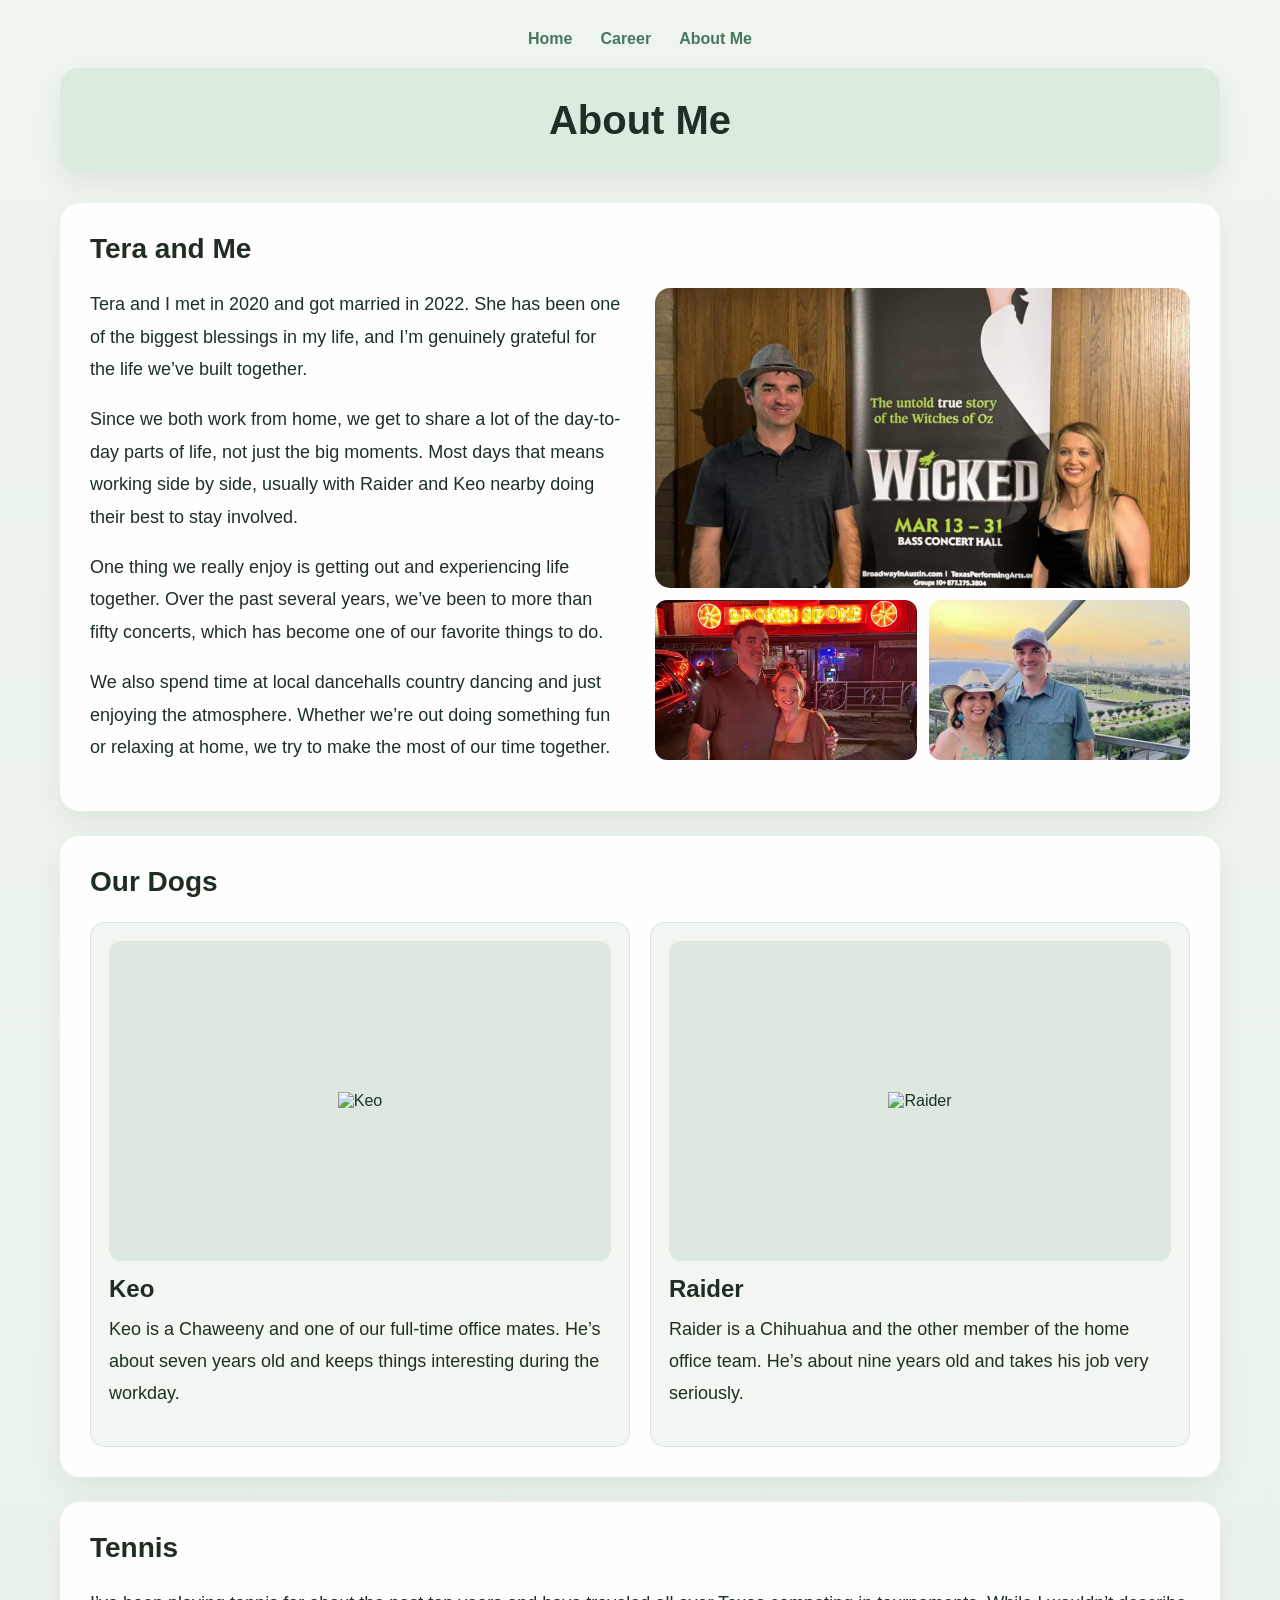
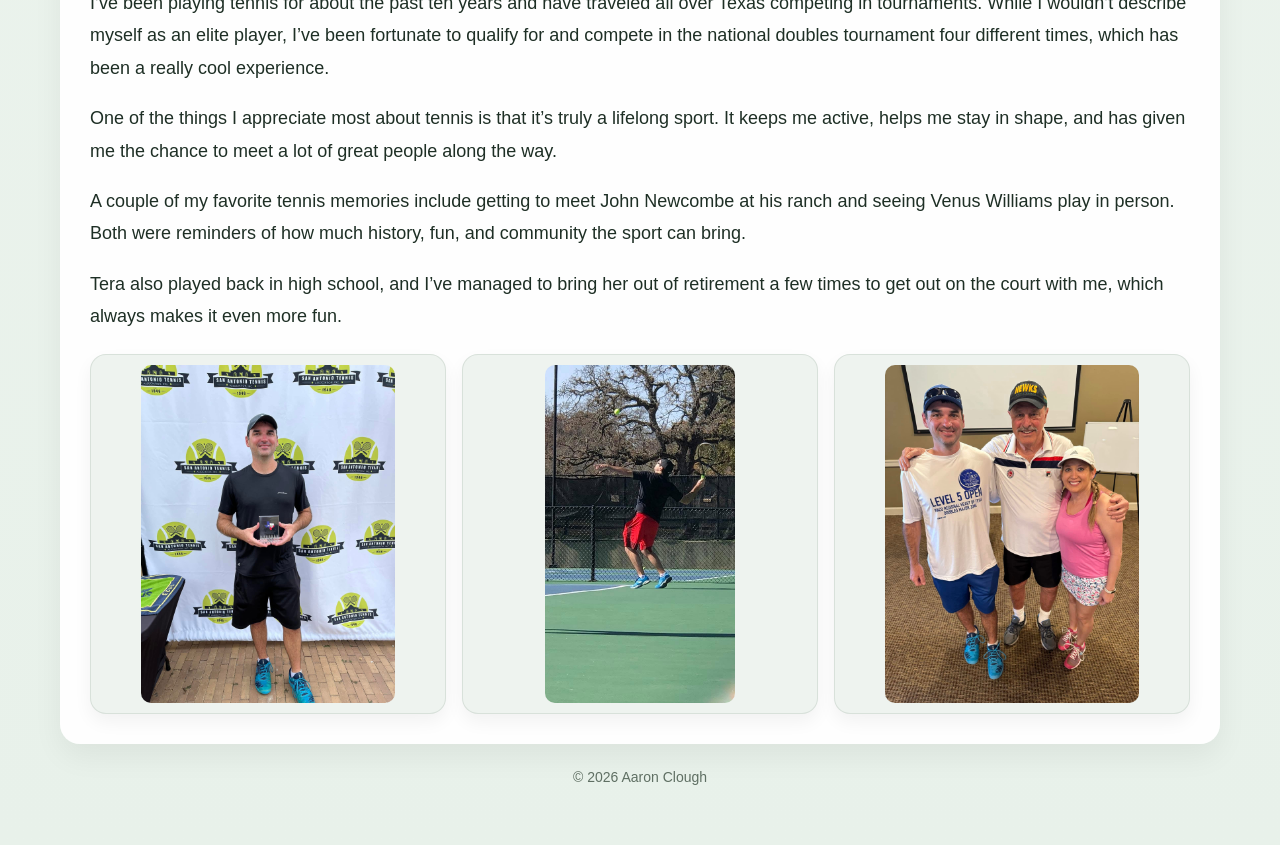
==== commit 47874031: "add" ====
--- a/about.html
+++ b/about.html
@@ -183,27 +183,28 @@
       align-items: stretch;
     }
 
-    .tennis-gallery img {
-      width: 100%;
-      height: 320px;
-      object-fit: cover;
-      object-position: center;
+    .tennis-frame {
+      height: 360px;
+      background: #eef3ef;
+      border: 1px solid var(--line);
       border-radius: 16px;
+      display: flex;
+      align-items: center;
+      justify-content: center;
+      padding: 10px;
+      box-shadow: 0 8px 18px rgba(0, 0, 0, 0.05);
+      overflow: hidden;
+    }
+
+    .tennis-frame img {
+      max-width: 100%;
+      max-height: 100%;
+      width: auto;
+      height: auto;
+      object-fit: contain;
       display: block;
-      box-shadow: 0 8px 18px rgba(0, 0, 0, 0.05);
-    }
-
-    .tennis-main-photo {
-      object-position: top center;
-    }
-
-    .serve-photo {
-      object-position: center;
-    }
-
-    .newks-photo {
-  object-position: 50% 0%;
-}
+      border-radius: 10px;
+    }
 
     footer {
       text-align: center;
@@ -219,9 +220,9 @@
         grid-template-columns: 1fr;
       }
 
-      .tennis-gallery img {
+      .tennis-frame {
         height: auto;
-        max-height: none;
+        min-height: 260px;
       }
     }
 
@@ -257,6 +258,10 @@
 
       .dog-img {
         min-height: 240px;
+      }
+
+      .tennis-frame {
+        min-height: 220px;
       }
     }
   </style>
@@ -357,9 +362,15 @@
     </div>
 
     <div class="tennis-gallery">
-      <img class="tennis-main-photo" src="assets/images/tennis.jpeg" alt="Aaron playing tennis">
-      <img class="serve-photo" src="assets/images/serve.jpeg" alt="Aaron serving in tennis">
-      <img class="newks-photo" src="assets/images/newks.jpeg" alt="Aaron at John Newcombe tennis ranch">
+      <div class="tennis-frame">
+        <img src="assets/images/tennis.jpeg" alt="Aaron playing tennis">
+      </div>
+      <div class="tennis-frame">
+        <img src="assets/images/serve.jpeg" alt="Aaron serving in tennis">
+      </div>
+      <div class="tennis-frame">
+        <img src="assets/images/newks.jpeg" alt="Aaron at John Newcombe tennis ranch">
+      </div>
     </div>
   </div>
 
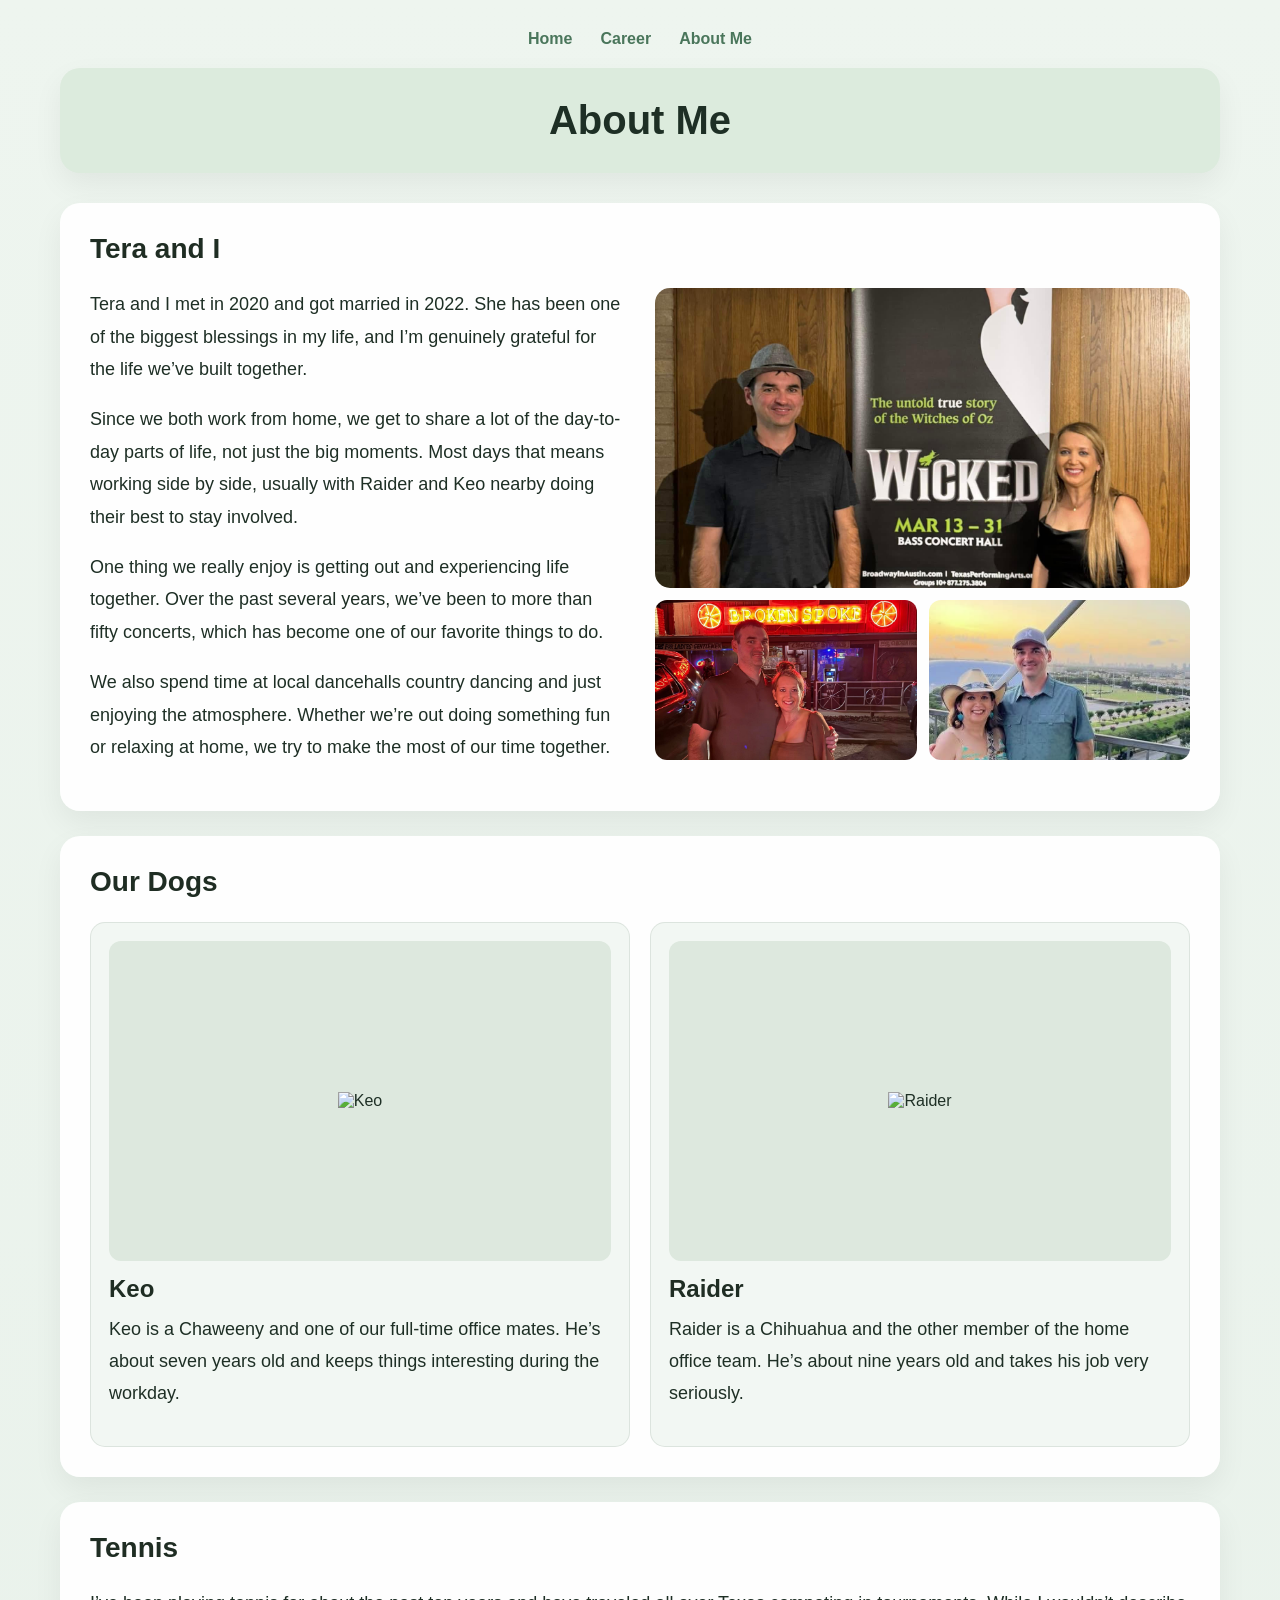
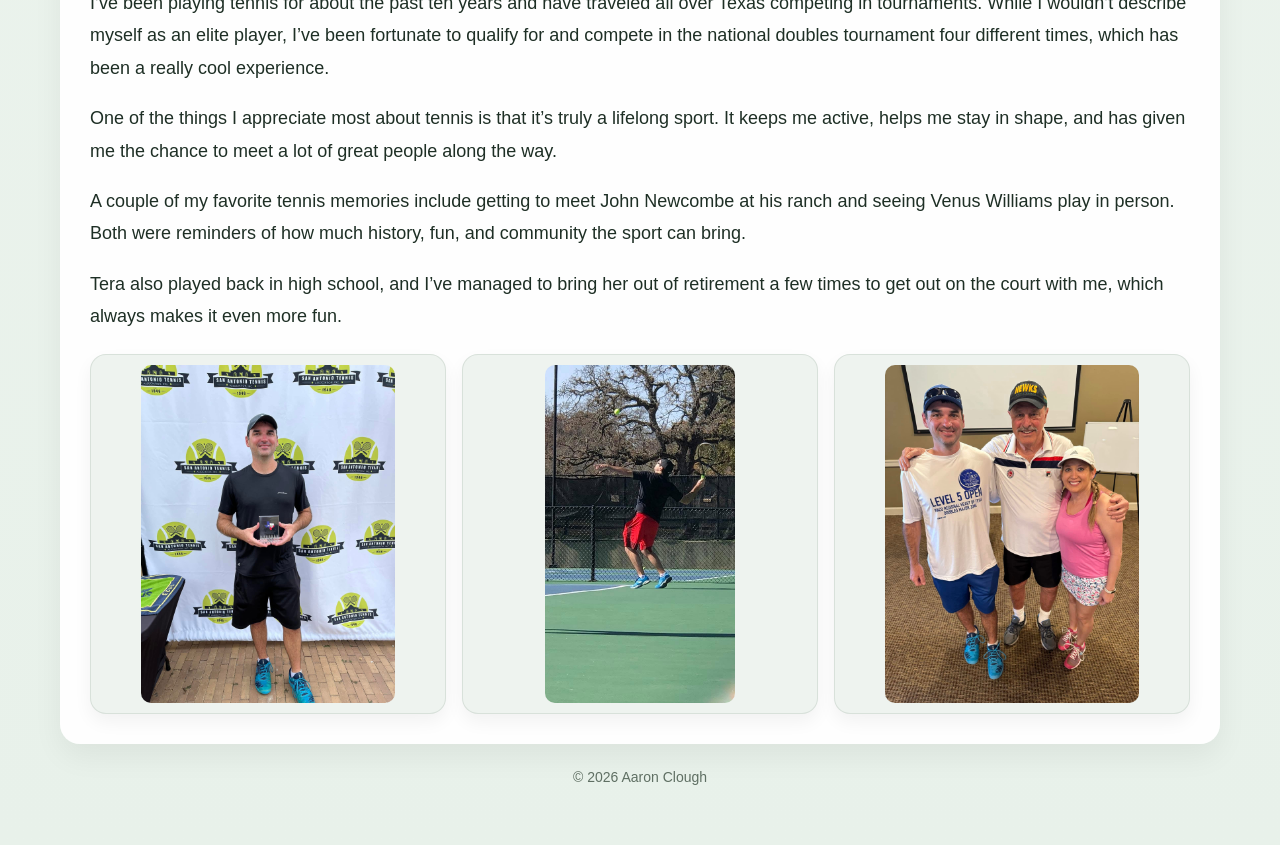
==== commit f356e241: "add" ====
--- a/about.html
+++ b/about.html
@@ -281,7 +281,7 @@
   </div>
 
   <div class="section">
-    <h2>Tera and Me</h2>
+    <h2>Tera and I</h2>
 
     <div class="relationship">
       <div>
